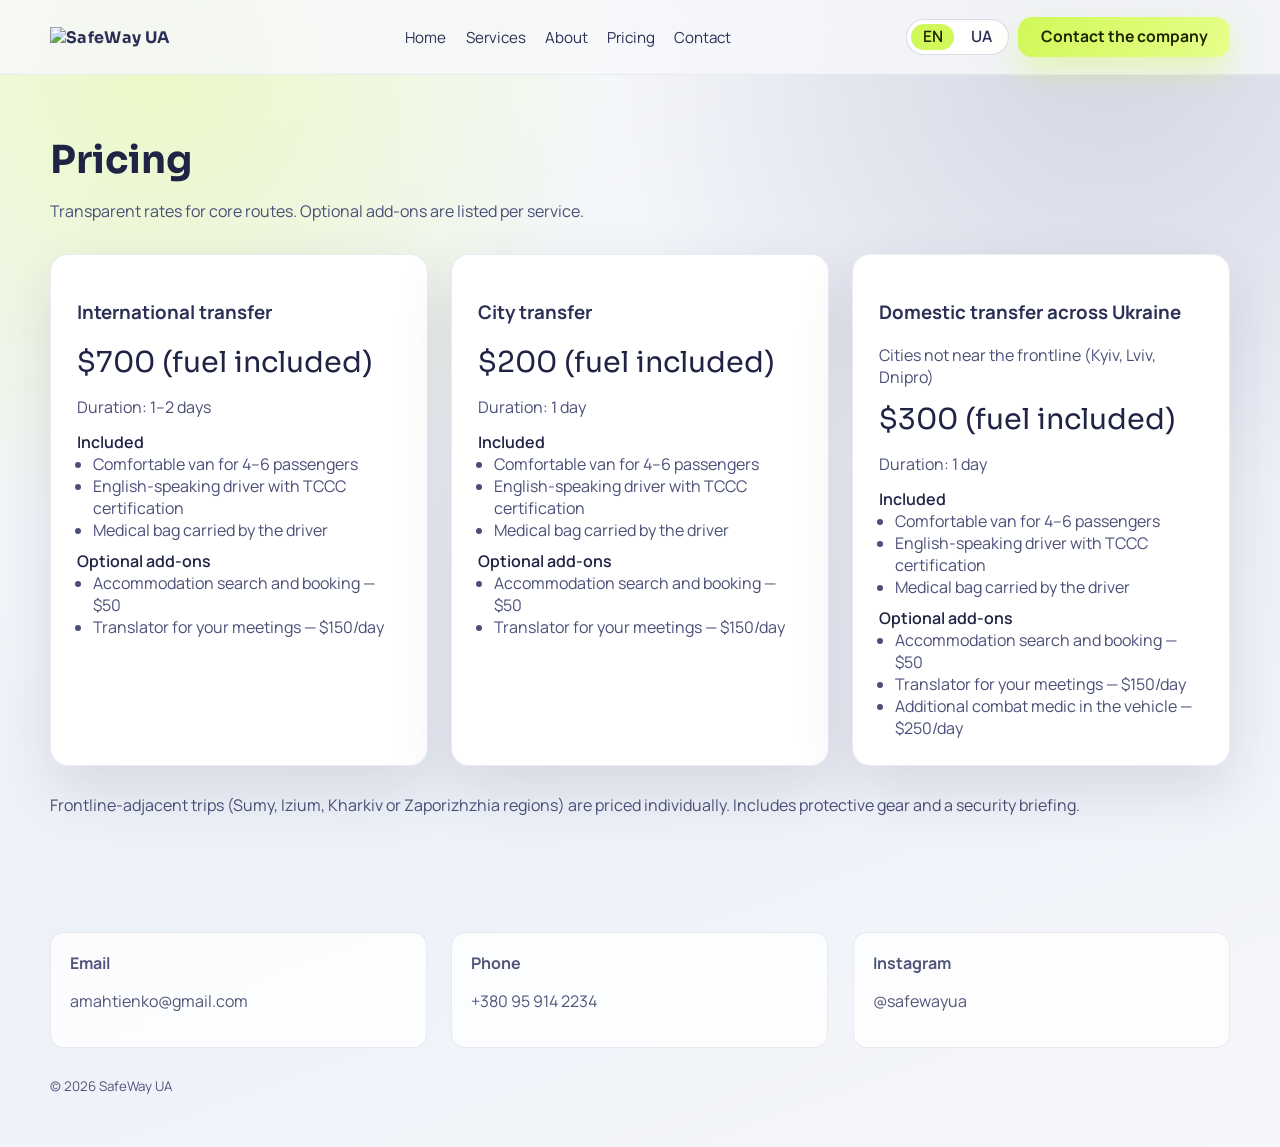
==== pricing.html @ d70117c4 "Add files via upload" ====
<!doctype html>
<html lang="en">
  <head>
    <meta charset="UTF-8" />
    <meta name="viewport" content="width=device-width, initial-scale=1.0" />
    <title>SafeWay UA Pricing</title>
    <link rel="preconnect" href="https://fonts.googleapis.com" />
    <link rel="preconnect" href="https://fonts.gstatic.com" crossorigin />
    <link
      href="https://fonts.googleapis.com/css2?family=Manrope:wght@400;500;600;700&family=Sora:wght@500;600;700&display=swap"
      rel="stylesheet"
    />
    <link rel="stylesheet" href="./styles.css" />
    <link rel="icon" type="image/png" href="./favicon.png" />
  </head>
  <body>
    <header>
      <div class="container nav">
        <a class="logo" href="./index.html">
          <img src="./assets/logo_2.png" alt="SafeWay UA" />
        </a>
        <nav class="nav-links">
          <a href="./index.html" data-i18n="nav_home">Home</a>
          <a href="./index.html#services" data-i18n="nav_services">Services</a>
          <a href="./index.html#about" data-i18n="nav_about">About</a>
          <a href="./pricing.html" data-i18n="nav_prices">Pricing</a>
          <a href="./index.html#contact" data-i18n="nav_contact">Contact</a>
        </nav>
        <div class="nav-actions">
          <div class="lang-toggle" aria-label="Language">
            <button class="active" data-lang="en">EN</button>
            <button data-lang="ua">UA</button>
          </div>
          <button class="btn btn-primary" data-open-modal data-i18n="hero_cta_primary">Contact the company</button>
        </div>
      </div>
    </header>

    <main>
      <section class="section">
        <div class="container">
          <h2 data-i18n="pricing_title">Pricing</h2>
          <p class="lead" data-i18n="pricing_lead">
            Transparent rates for core routes. Optional add‑ons are listed per service.
          </p>
          <div class="price-grid">
            <div class="price-card">
              <h3 data-i18n="price_card_1">International transfer</h3>
              <div class="price-tag" data-i18n="price1_price">$700 (fuel included)</div>
              <p class="price-duration" data-i18n="price1_duration">Duration: 1–2 days</p>
              <span class="price-label" data-i18n="price_included_label">Included</span>
              <ul>
                <li data-i18n="price1_li1">Comfortable van for 4–6 passengers</li>
                <li data-i18n="price1_li2">English‑speaking driver with TCCC certification</li>
                <li data-i18n="price1_li3">Medical bag carried by the driver</li>
              </ul>
              <span class="price-label" data-i18n="price_optional_label">Optional add‑ons</span>
              <ul>
                <li data-i18n="price1_opt1">Accommodation search and booking — $50</li>
                <li data-i18n="price1_opt2">Translator for your meetings — $150/day</li>
              </ul>
            </div>

            <div class="price-card">
              <h3 data-i18n="price_card_2">City transfer</h3>
              <div class="price-tag" data-i18n="price2_price">$200 (fuel included)</div>
              <p class="price-duration" data-i18n="price2_duration">Duration: 1 day</p>
              <span class="price-label" data-i18n="price_included_label">Included</span>
              <ul>
                <li data-i18n="price2_li1">Comfortable van for 4–6 passengers</li>
                <li data-i18n="price2_li2">English‑speaking driver with TCCC certification</li>
                <li data-i18n="price2_li3">Medical bag carried by the driver</li>
              </ul>
              <span class="price-label" data-i18n="price_optional_label">Optional add‑ons</span>
              <ul>
                <li data-i18n="price2_opt1">Accommodation search and booking — $50</li>
                <li data-i18n="price2_opt2">Translator for your meetings — $150/day</li>
              </ul>
            </div>

            <div class="price-card">
              <h3 data-i18n="price_card_3">Domestic transfer across Ukraine</h3>
              <p class="price-note" data-i18n="price3_subtitle">Cities not near the frontline (Kyiv, Lviv, Dnipro)</p>
              <div class="price-tag" data-i18n="price3_price">$300 (fuel included)</div>
              <p class="price-duration" data-i18n="price3_duration">Duration: 1 day</p>
              <span class="price-label" data-i18n="price_included_label">Included</span>
              <ul>
                <li data-i18n="price3_li1">Comfortable van for 4–6 passengers</li>
                <li data-i18n="price3_li2">English‑speaking driver with TCCC certification</li>
                <li data-i18n="price3_li3">Medical bag carried by the driver</li>
              </ul>
              <span class="price-label" data-i18n="price_optional_label">Optional add‑ons</span>
              <ul>
                <li data-i18n="price3_opt1">Accommodation search and booking — $50</li>
                <li data-i18n="price3_opt2">Translator for your meetings — $150/day</li>
                <li data-i18n="price3_opt3">Additional combat medic in the vehicle — $250/day</li>
              </ul>
            </div>
          </div>
          <p class="price-note" style="margin-top: 1.8rem;" data-i18n="pricing_note">
            Frontline‑adjacent trips (Sumy, Izium, Kharkiv or Zaporizhzhia regions) are priced individually. Includes
            protective gear and a security briefing.
          </p>
        </div>
      </section>
    </main>

    <footer>
      <div class="container footer-grid">
        <div class="footer-card">
          <strong data-i18n="footer_email_label">Email</strong>
          <p data-i18n="footer_email_text">amahtienko@gmail.com</p>
        </div>
        <div class="footer-card">
          <strong data-i18n="footer_phone_label">Phone</strong>
          <p data-i18n="footer_phone_text">+380 95 914 2234</p>
        </div>
        <div class="footer-card">
          <strong data-i18n="footer_follow_label">Instagram</strong>
          <p>
            <a href="https://www.instagram.com/safewayua" target="_blank" rel="noreferrer" data-i18n="footer_follow_text">
              @safewayua
            </a>
          </p>
        </div>
      </div>
      <div class="container" style="margin-top: 1.6rem;">
        <small>© <span data-year></span> SafeWay UA</small>
      </div>
    </footer>

    <div class="modal" aria-hidden="true">
      <div class="modal-card">
        <h3 data-i18n="modal_title">Choose a channel</h3>
        <p data-i18n="modal_text">Message SafeWay UA via Telegram or WhatsApp.</p>
        <div class="modal-actions">
          <a data-telegram href="https://t.me/USERNAME" target="_blank" rel="noreferrer" data-i18n="modal_telegram">
            Telegram
          </a>
          <a data-whatsapp href="https://wa.me/000000000000" target="_blank" rel="noreferrer" data-i18n="modal_whatsapp">
            WhatsApp
          </a>
        </div>
        <div style="margin-top: 1.2rem; text-align: right;">
          <button class="btn btn-outline" data-close-modal data-i18n="modal_close">Close</button>
        </div>
      </div>
    </div>

    <script src="./app.js"></script>
  </body>
</html>
---- styles.css ----
:root {
  --ink: #2c2f55;
  --ink-strong: #1f2344;
  --accent: #d0f858;
  --accent-strong: #b8e83a;
  --bg: #f7f8fb;
  --bg-2: #eef1f7;
  --line: rgba(64, 64, 120, 0.18);
  --card: #ffffff;
  --shadow: 0 24px 60px rgba(32, 36, 66, 0.12);
  --radius: 18px;
}

* {
  box-sizing: border-box;
}

html,
body {
  margin: 0;
  padding: 0;
  font-family: "Manrope", sans-serif;
  background:
    radial-gradient(circle at 12% 6%, rgba(208, 248, 88, 0.32), transparent 30%),
    radial-gradient(circle at 86% 2%, rgba(64, 64, 120, 0.18), transparent 32%),
    linear-gradient(160deg, #f9fafc 0%, #edf1f8 60%, #f6f7fb 100%);
  color: var(--ink);
}

a {
  color: inherit;
  text-decoration: none;
}

img {
  max-width: 100%;
  display: block;
}

body::before {
  content: "";
  position: fixed;
  inset: 0;
  background: 
    radial-gradient(circle at 10% 20%, rgba(208, 248, 88, 0.12), transparent 35%),
    radial-gradient(circle at 90% 15%, rgba(64, 64, 120, 0.12), transparent 30%),
    repeating-linear-gradient(120deg, rgba(64, 64, 120, 0.05) 0 1px, transparent 1px 60px);
  pointer-events: none;
  z-index: -1;
}

.container {
  width: min(1180px, calc(100% - 2.5rem));
  margin-inline: auto;
}

header {
  position: sticky;
  top: 0;
  z-index: 20;
  backdrop-filter: blur(14px);
  background: rgba(247, 248, 251, 0.8);
  border-bottom: 1px solid rgba(64, 64, 120, 0.08);
}

.nav {
  height: 74px;
  display: flex;
  align-items: center;
  justify-content: space-between;
  gap: 1rem;
}

.logo {
  display: flex;
  align-items: center;
  gap: 0;
  font-family: "Sora", sans-serif;
  font-weight: 700;
  letter-spacing: 0.02em;
}

.logo img {
  width: 180px;
  height: auto;
  object-fit: contain;
}

.nav-links {
  display: flex;
  align-items: center;
  gap: 1.2rem;
  font-size: 0.95rem;
}

.nav-actions {
  display: flex;
  align-items: center;
  gap: 0.6rem;
}

.lang-toggle {
  display: flex;
  gap: 0.4rem;
  border: 1px solid var(--line);
  padding: 0.25rem;
  border-radius: 999px;
  background: #fff;
}

.lang-toggle button {
  border: 0;
  padding: 0.35rem 0.7rem;
  border-radius: 999px;
  background: transparent;
  font-weight: 600;
  color: var(--ink);
  cursor: pointer;
}

.lang-toggle button.active {
  background: var(--accent);
  color: #1e2400;
}

button,
.btn {
  border: 0;
  cursor: pointer;
  border-radius: 14px;
  padding: 0.78rem 1.4rem;
  font-family: inherit;
  font-weight: 700;
  font-size: 0.98rem;
  line-height: 1;
  transition: transform 0.15s ease, box-shadow 0.2s ease, background 0.2s ease, border-color 0.2s ease;
}

.btn-primary {
  color: #202600;
  background: linear-gradient(120deg, #d0f858 0%, #e6ff8a 100%);
  box-shadow: 0 14px 30px rgba(208, 248, 88, 0.4);
}

.btn-primary:hover {
  transform: translateY(-1px);
  box-shadow: 0 18px 36px rgba(208, 248, 88, 0.5);
}

.btn-outline {
  color: var(--ink-strong);
  border: 1px solid rgba(64, 64, 120, 0.18);
  background: rgba(255, 255, 255, 0.9);
  box-shadow: 0 10px 24px rgba(32, 36, 66, 0.08);
}

.btn-outline:hover {
  transform: translateY(-1px);
  border-color: rgba(64, 64, 120, 0.32);
}

.hero {
  padding: 4.8rem 0 3.8rem;
}

.hero-grid {
  display: grid;
  grid-template-columns: repeat(2, minmax(0, 1fr));
  gap: 2.8rem;
  align-items: center;
}

.hero h1 {
  font-family: "Sora", sans-serif;
  font-size: clamp(2.3rem, 4vw, 3.9rem);
  line-height: 1.05;
  margin: 0 0 1rem;
  color: var(--ink-strong);
}

.hero p {
  font-size: 1.1rem;
  color: #4a4f78;
  margin: 0 0 1.6rem;
}

.hero-card {
  background: var(--card);
  border-radius: var(--radius);
  padding: 1.6rem;
  box-shadow: var(--shadow);
  border: 1px solid rgba(64, 64, 120, 0.1);
}

.hero-card img {
  margin-bottom: 1.8rem;
}

.hero-card h3 {
  margin: 0 0 0.6rem;
  font-family: "Sora", sans-serif;
}

.hero-actions {
  display: flex;
  gap: 0.9rem;
  flex-wrap: wrap;
  align-items: center;
}

.hero-meta {
  margin-top: 2rem;
  display: grid;
  grid-template-columns: repeat(3, minmax(0, 1fr));
  gap: 1rem;
}

.hero-meta .meta {
  background: rgba(255, 255, 255, 0.72);
  border: 1px solid rgba(64, 64, 120, 0.12);
  border-radius: 16px;
  padding: 1rem;
  box-shadow: 0 14px 30px rgba(64, 64, 120, 0.08);
}

.section {
  padding: 3.8rem 0;
}

.section h2 {
  font-family: "Sora", sans-serif;
  font-size: clamp(1.8rem, 3vw, 2.6rem);
  margin: 0 0 1rem;
  color: var(--ink-strong);
}

.section p.lead {
  max-width: 720px;
  color: #4a4f78;
}

.cards {
  display: grid;
  grid-template-columns: repeat(3, minmax(0, 1fr));
  gap: 1.4rem;
  margin-top: 2rem;
}

.card {
  background: var(--card);
  border-radius: var(--radius);
  padding: 1.6rem;
  border: 1px solid rgba(64, 64, 120, 0.1);
  box-shadow: var(--shadow);
  transition: transform 0.2s ease, box-shadow 0.2s ease, border-color 0.2s ease;
}

.card:hover {
  transform: translateY(-4px);
  box-shadow: 0 28px 70px rgba(32, 36, 66, 0.16);
  border-color: rgba(64, 64, 120, 0.2);
}

.card h3 {
  font-family: "Sora", sans-serif;
  margin: 0 0 0.5rem;
}

.card p {
  color: #4a4f78;
  margin: 0;
}

.split {
  display: grid;
  grid-template-columns: repeat(2, minmax(0, 1fr));
  gap: 2.4rem;
  align-items: center;
}

.list {
  display: grid;
  gap: 0.75rem;
}

.list-item {
  display: flex;
  align-items: flex-start;
  gap: 0.6rem;
  padding: 0.7rem 0.9rem;
  background: rgba(255, 255, 255, 0.7);
  border-radius: 14px;
  border: 1px solid rgba(64, 64, 120, 0.12);
}

.badge {
  font-size: 0.78rem;
  text-transform: uppercase;
  letter-spacing: 0.12em;
  background: rgba(64, 64, 120, 0.1);
  padding: 0.4rem 0.7rem;
  border-radius: 999px;
  display: inline-flex;
  align-items: center;
  gap: 0.35rem;
}

.banner {
  background: var(--card);
  border-radius: calc(var(--radius) + 6px);
  padding: 2rem;
  border: 1px solid rgba(64, 64, 120, 0.12);
  box-shadow: var(--shadow);
  display: grid;
  grid-template-columns: repeat(2, minmax(0, 1fr));
  gap: 1.6rem;
}

.banner h3 {
  margin: 0 0 0.4rem;
  font-family: "Sora", sans-serif;
}

.rich p {
  margin: 0 0 0.9rem;
  color: #4a4f78;
  line-height: 1.6;
}

p.rich {
  margin: 0 0 1.4rem;
  color: #4a4f78;
  line-height: 1.6;
}

.rich strong {
  color: var(--ink-strong);
}

.rich-list {
  margin: 0.6rem 0 1rem;
  padding-left: 1.1rem;
  color: #4a4f78;
  display: grid;
  gap: 0.6rem;
  line-height: 1.5;
}

.rich-note {
  margin-top: 1.6rem;
  padding: 1rem 1.1rem;
  border-radius: 14px;
  border: 1px solid rgba(64, 64, 120, 0.14);
  background: rgba(255, 255, 255, 0.78);
  color: #4a4f78;
}

footer {
  padding: 2.6rem 0 3.2rem;
  color: #51557a;
}

.footer-grid {
  display: grid;
  grid-template-columns: repeat(3, minmax(0, 1fr));
  gap: 1.5rem;
}

.footer-card {
  padding: 1.2rem;
  border-radius: 14px;
  border: 1px solid rgba(64, 64, 120, 0.1);
  background: rgba(255, 255, 255, 0.8);
}

.modal {
  position: fixed;
  inset: 0;
  background: rgba(16, 18, 36, 0.42);
  display: none;
  align-items: center;
  justify-content: center;
  padding: 1.5rem;
  z-index: 40;
}

.modal.active {
  display: flex;
}

.modal-card {
  background: #fff;
  border-radius: 20px;
  padding: 1.6rem;
  max-width: 420px;
  width: 100%;
  box-shadow: var(--shadow);
}

.modal-card h3 {
  margin-top: 0;
  font-family: "Sora", sans-serif;
}

.modal-actions {
  display: grid;
  gap: 0.8rem;
  margin-top: 1.1rem;
}

.modal-actions a {
  padding: 0.9rem 1rem;
  border-radius: 12px;
  border: 1px solid rgba(64, 64, 120, 0.18);
  background: #f9fafc;
  font-weight: 600;
  display: flex;
  align-items: center;
  justify-content: space-between;
}

.price-grid {
  display: grid;
  grid-template-columns: repeat(3, minmax(0, 1fr));
  gap: 1.4rem;
  margin-top: 2rem;
}

.price-card {
  background: var(--card);
  border-radius: var(--radius);
  padding: 1.6rem;
  border: 1px solid rgba(64, 64, 120, 0.1);
  box-shadow: var(--shadow);
  position: relative;
  overflow: hidden;
  transition: transform 0.2s ease, box-shadow 0.2s ease, border-color 0.2s ease;
}

.price-card:hover {
  transform: translateY(-4px);
  box-shadow: 0 28px 70px rgba(32, 36, 66, 0.16);
  border-color: rgba(64, 64, 120, 0.2);
}

.price-card .price-tag {
  font-size: 1.8rem;
  font-family: "Sora", sans-serif;
  margin: 0.6rem 0 1rem;
  color: var(--ink-strong);
}

.price-duration {
  margin: 0 0 0.8rem;
  color: #4a4f78;
}

.price-label {
  display: block;
  margin-top: 0.6rem;
  font-weight: 600;
  color: var(--ink-strong);
}

.price-note {
  margin: 0.4rem 0 0.8rem;
  color: #4a4f78;
}

.price-card ul {
  margin: 0;
  padding-left: 1rem;
  color: #4a4f78;
}


.reveal {
  opacity: 0;
  transform: translateY(18px) scale(0.98);
  transition: opacity 0.6s ease, transform 0.6s ease;
  will-change: opacity, transform;
}

.reveal.is-visible {
  opacity: 1;
  transform: translateY(0) scale(1);
}

@media (prefers-reduced-motion: reduce) {
  .reveal {
    opacity: 1;
    transform: none;
    transition: none;
  }
}

@media (max-width: 980px) {
  .hero-grid,
  .split,
  .banner,
  .footer-grid {
    grid-template-columns: 1fr;
  }

  .cards,
  .price-grid {
    grid-template-columns: repeat(2, minmax(0, 1fr));
  }

  .hero-meta {
    grid-template-columns: 1fr;
  }

  .nav-links {
    display: none;
  }
}

@media (max-width: 680px) {
  .cards,
  .price-grid {
    grid-template-columns: 1fr;
  }

  .nav {
    flex-wrap: wrap;
    height: auto;
    padding: 0.8rem 0 1.2rem;
  }
}

.hero-title-animate {
  opacity: 0;
  transform: translateY(12px);
  animation: heroTitleIn 0.7s ease forwards;
}

@keyframes heroTitleIn {
  to {
    opacity: 1;
    transform: translateY(0);
  }
}
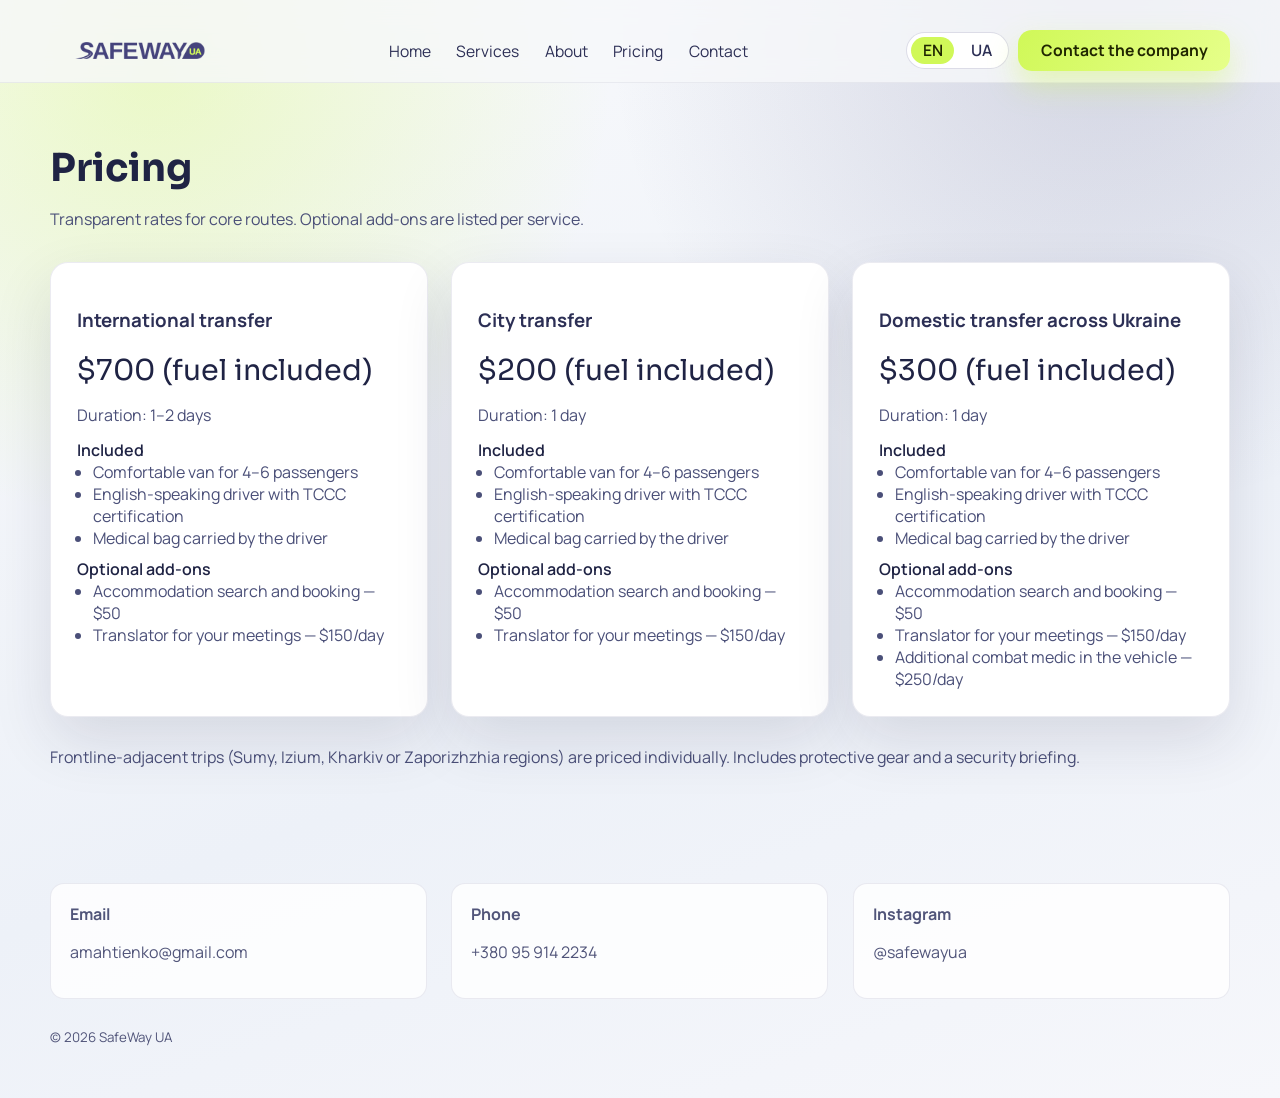
==== commit 62d2295c: "Update pricing.html" ====
--- a/pricing.html
+++ b/pricing.html
@@ -79,8 +79,7 @@
             </div>
 
             <div class="price-card">
-              <h3 data-i18n="price_card_3">Domestic transfer across Ukraine</h3>
-              <p class="price-note" data-i18n="price3_subtitle">Cities not near the frontline (Kyiv, Lviv, Dnipro)</p>
+              <h3 data-i18n="price_card_3">Domestic transfer across Ukraine</h3> 
               <div class="price-tag" data-i18n="price3_price">$300 (fuel included)</div>
               <p class="price-duration" data-i18n="price3_duration">Duration: 1 day</p>
               <span class="price-label" data-i18n="price_included_label">Included</span>
--- a/styles.css
+++ b/styles.css
@@ -63,17 +63,20 @@
   border-bottom: 1px solid rgba(64, 64, 120, 0.08);
 }
 
+
 .nav {
-  height: 74px;
-  display: flex;
+  height: 82px;
+  display: grid;
+  grid-template-columns: auto 1fr auto;
   align-items: center;
-  justify-content: space-between;
   gap: 1rem;
 }
 
+
+
 .logo {
   display: flex;
-  align-items: center;
+  align-items: start;
   gap: 0;
   font-family: "Sora", sans-serif;
   font-weight: 700;
@@ -89,15 +92,25 @@
 .nav-links {
   display: flex;
   align-items: center;
-  gap: 1.2rem;
-  font-size: 0.95rem;
-}
+  justify-content: center;
+  justify-self: center;
+  gap: 1.6rem;
+  font-size: 0.98rem;
+}
+
+
+
+
 
 .nav-actions {
   display: flex;
   align-items: center;
   gap: 0.6rem;
-}
+  justify-self: end;
+  height: 100%;
+}
+
+
 
 .lang-toggle {
   display: flex;
@@ -167,7 +180,7 @@
   display: grid;
   grid-template-columns: repeat(2, minmax(0, 1fr));
   gap: 2.8rem;
-  align-items: center;
+  align-items: start;
 }
 
 .hero h1 {
@@ -183,6 +196,7 @@
   color: #4a4f78;
   margin: 0 0 1.6rem;
 }
+
 
 .hero-card {
   background: var(--card);
@@ -190,11 +204,19 @@
   padding: 1.6rem;
   box-shadow: var(--shadow);
   border: 1px solid rgba(64, 64, 120, 0.1);
+  display: flex;
+  flex-direction: column;
+  align-items: flex-start;
+  text-align: left;
 }
 
 .hero-card img {
-  margin-bottom: 1.8rem;
-}
+  width: 100%;
+  height: auto;
+  border-radius: 16px;
+  margin-bottom: 1.2rem;
+}
+
 
 .hero-card h3 {
   margin: 0 0 0.6rem;
@@ -205,7 +227,8 @@
   display: flex;
   gap: 0.9rem;
   flex-wrap: wrap;
-  align-items: center;
+  align-items: start;
+  margin-bottom: 2.2rem;
 }
 
 .hero-meta {
@@ -275,7 +298,7 @@
   display: grid;
   grid-template-columns: repeat(2, minmax(0, 1fr));
   gap: 2.4rem;
-  align-items: center;
+  align-items: start; 
 }
 
 .list {
@@ -301,7 +324,7 @@
   padding: 0.4rem 0.7rem;
   border-radius: 999px;
   display: inline-flex;
-  align-items: center;
+  align-items: start;
   gap: 0.35rem;
 }
 
@@ -378,7 +401,7 @@
   inset: 0;
   background: rgba(16, 18, 36, 0.42);
   display: none;
-  align-items: center;
+  align-items: start;
   justify-content: center;
   padding: 1.5rem;
   z-index: 40;
@@ -415,7 +438,7 @@
   background: #f9fafc;
   font-weight: 600;
   display: flex;
-  align-items: center;
+  align-items: start;
   justify-content: space-between;
 }
 
@@ -512,8 +535,17 @@
   }
 
   .nav-links {
-    display: none;
-  }
+  display: flex;
+  align-items: center;
+  justify-content: center;
+  justify-self: center;
+  gap: 1.6rem;
+  font-size: 0.98rem;
+}
+
+
+
+
 }
 
 @media (max-width: 680px) {
@@ -523,10 +555,14 @@
   }
 
   .nav {
-    flex-wrap: wrap;
-    height: auto;
-    padding: 0.8rem 0 1.2rem;
-  }
+  height: 82px;
+  display: grid;
+  grid-template-columns: auto 1fr auto;
+  align-items: center;
+  gap: 1rem;
+}
+
+
 }
 
 .hero-title-animate {
@@ -542,3 +578,34 @@
   }
 }
 
+
+
+@media (max-width: 720px) {
+  header {
+  position: sticky;
+  top: 0;
+  z-index: 20;
+  backdrop-filter: blur(14px);
+  background: rgba(247, 248, 251, 0.8);
+  border-bottom: 1px solid rgba(64, 64, 120, 0.08);
+}
+
+}
+#mission h2 {
+  margin-top: -1.0rem;
+}
+
+#mission.section {
+  padding-top: 2.6rem;
+}
+
+
+#about .list-item[data-i18n="mission_close"] {
+  margin-top: 0.2rem;
+}
+
+.hero-visual {
+  display: flex;
+  justify-content: flex-end;
+  align-items: flex-start;
+}
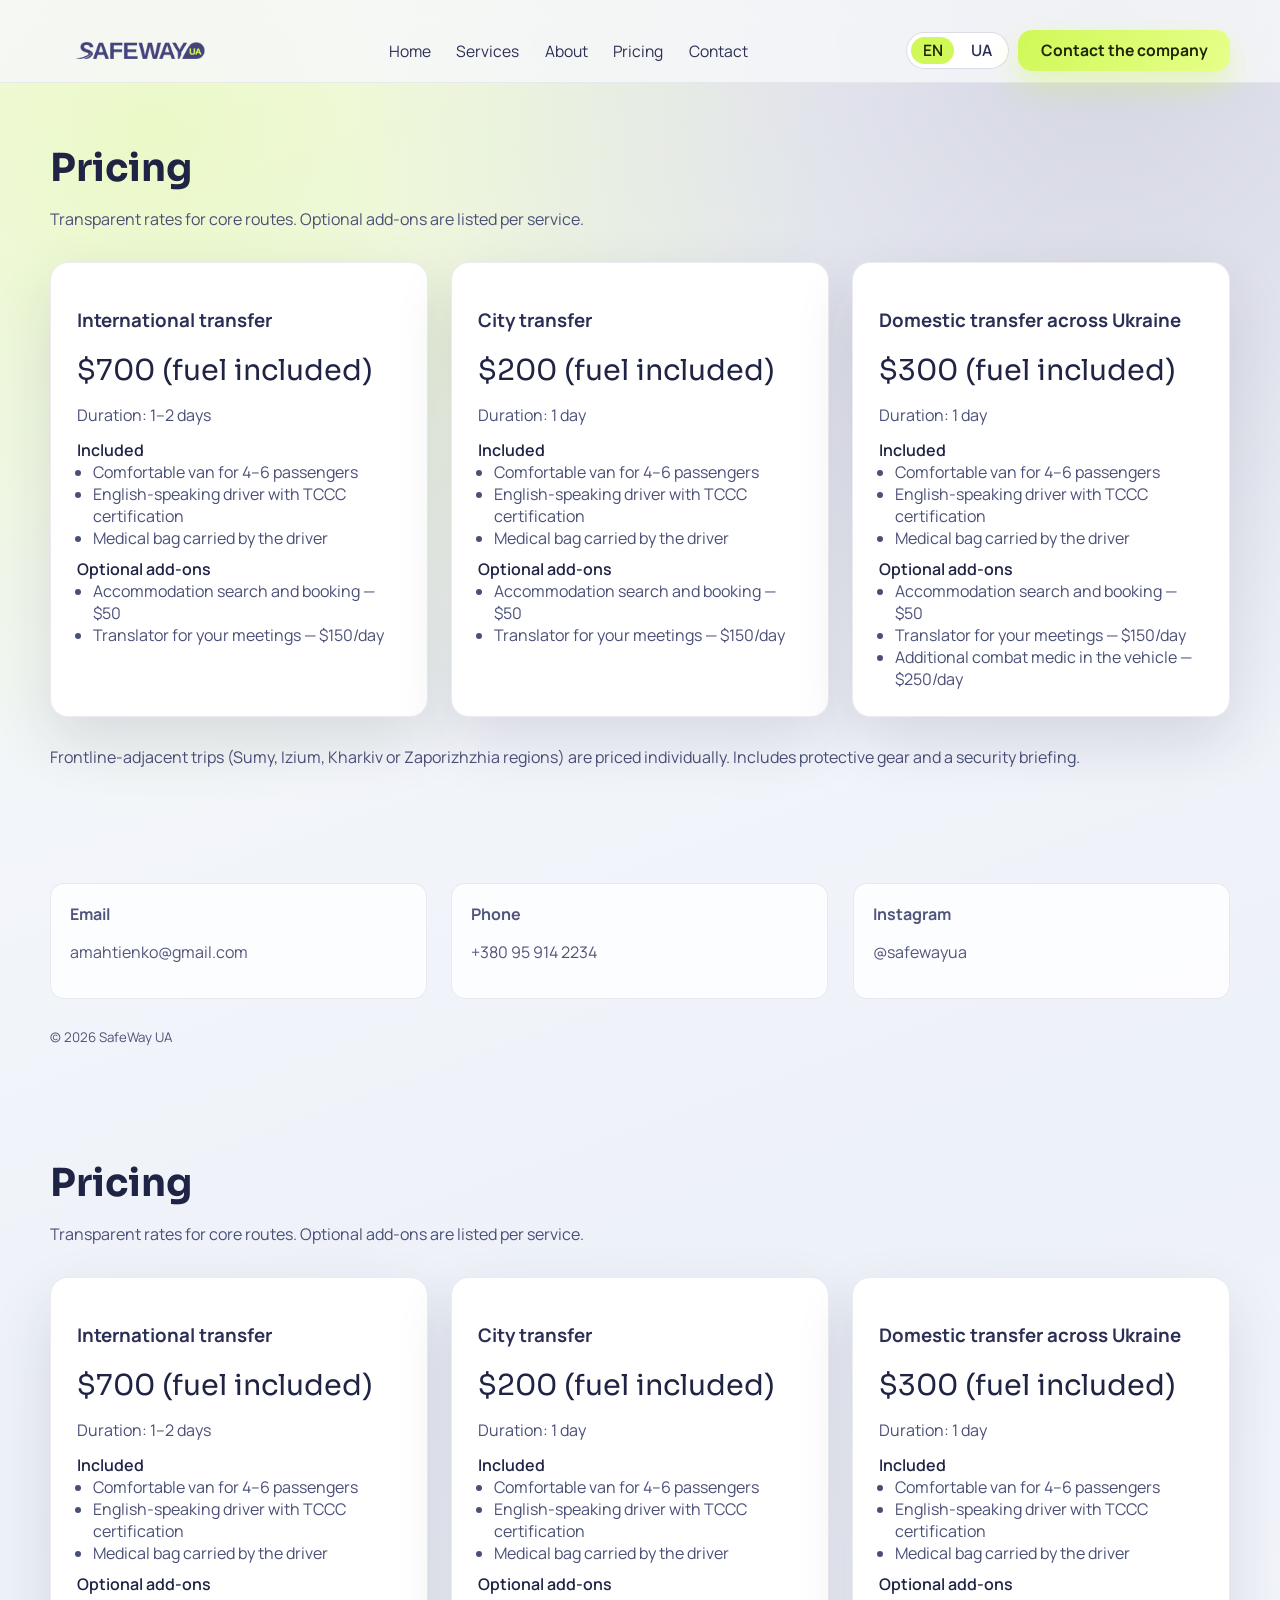
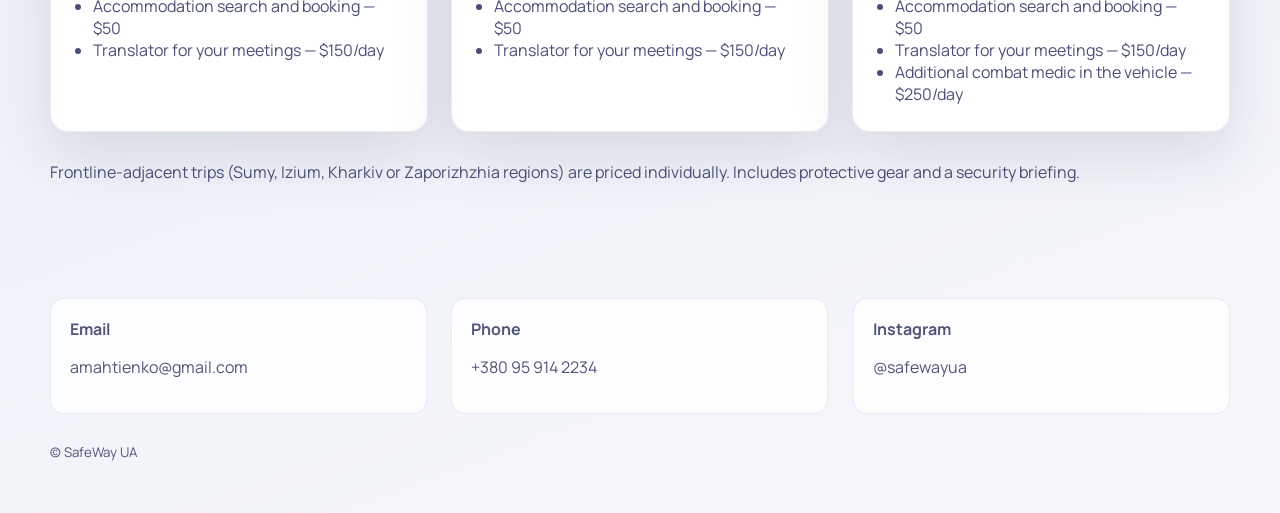
==== commit c8d0aa94: "Update pricing.html" ====
--- a/pricing.html
+++ b/pricing.html
@@ -97,8 +97,10 @@
             </div>
           </div>
           <p class="price-note" style="margin-top: 1.8rem;" data-i18n="pricing_note">
-            Frontline‑adjacent trips (Sumy, Izium, Kharkiv or Zaporizhzhia regions) are priced individually. Includes
-            protective gear and a security briefing.
+            ❗️Trip to frontline-adjacent cities (Sumy, Izium, Kharkiv region, Zaporizhzhia region)
+            The price is negotiable depending on the task.
+            (Includes individual first-aid kits, helmets and body armor for each passenger, a Faraday bag in the vehicle, and a brief security report on the region you plan to visit.)
+
           </p>
         </div>
       </section>
@@ -148,4 +150,118 @@
 
     <script src="./app.js"></script>
   </body>
+</html>    </header>
+
+    <main>
+      <section class="section">
+        <div class="container">
+          <h2 data-i18n="pricing_title">Pricing</h2>
+          <p class="lead" data-i18n="pricing_lead">
+            Transparent rates for core routes. Optional add‑ons are listed per service.
+          </p>
+          <div class="price-grid">
+            <div class="price-card">
+              <h3 data-i18n="price_card_1">International transfer</h3>
+              <div class="price-tag" data-i18n="price1_price">$700 (fuel included)</div>
+              <p class="price-duration" data-i18n="price1_duration">Duration: 1–2 days</p>
+              <span class="price-label" data-i18n="price_included_label">Included</span>
+              <ul>
+                <li data-i18n="price1_li1">Comfortable van for 4–6 passengers</li>
+                <li data-i18n="price1_li2">English‑speaking driver with TCCC certification</li>
+                <li data-i18n="price1_li3">Medical bag carried by the driver</li>
+              </ul>
+              <span class="price-label" data-i18n="price_optional_label">Optional add‑ons</span>
+              <ul>
+                <li data-i18n="price1_opt1">Accommodation search and booking — $50</li>
+                <li data-i18n="price1_opt2">Translator for your meetings — $150/day</li>
+              </ul>
+            </div>
+
+            <div class="price-card">
+              <h3 data-i18n="price_card_2">City transfer</h3>
+              <div class="price-tag" data-i18n="price2_price">$200 (fuel included)</div>
+              <p class="price-duration" data-i18n="price2_duration">Duration: 1 day</p>
+              <span class="price-label" data-i18n="price_included_label">Included</span>
+              <ul>
+                <li data-i18n="price2_li1">Comfortable van for 4–6 passengers</li>
+                <li data-i18n="price2_li2">English‑speaking driver with TCCC certification</li>
+                <li data-i18n="price2_li3">Medical bag carried by the driver</li>
+              </ul>
+              <span class="price-label" data-i18n="price_optional_label">Optional add‑ons</span>
+              <ul>
+                <li data-i18n="price2_opt1">Accommodation search and booking — $50</li>
+                <li data-i18n="price2_opt2">Translator for your meetings — $150/day</li>
+              </ul>
+            </div>
+
+            <div class="price-card">
+              <h3 data-i18n="price_card_3">Domestic transfer across Ukraine</h3> 
+              <div class="price-tag" data-i18n="price3_price">$300 (fuel included)</div>
+              <p class="price-duration" data-i18n="price3_duration">Duration: 1 day</p>
+              <span class="price-label" data-i18n="price_included_label">Included</span>
+              <ul>
+                <li data-i18n="price3_li1">Comfortable van for 4–6 passengers</li>
+                <li data-i18n="price3_li2">English‑speaking driver with TCCC certification</li>
+                <li data-i18n="price3_li3">Medical bag carried by the driver</li>
+              </ul>
+              <span class="price-label" data-i18n="price_optional_label">Optional add‑ons</span>
+              <ul>
+                <li data-i18n="price3_opt1">Accommodation search and booking — $50</li>
+                <li data-i18n="price3_opt2">Translator for your meetings — $150/day</li>
+                <li data-i18n="price3_opt3">Additional combat medic in the vehicle — $250/day</li>
+              </ul>
+            </div>
+          </div>
+          <p class="price-note" style="margin-top: 1.8rem;" data-i18n="pricing_note">
+            Frontline‑adjacent trips (Sumy, Izium, Kharkiv or Zaporizhzhia regions) are priced individually. Includes
+            protective gear and a security briefing.
+          </p>
+        </div>
+      </section>
+    </main>
+
+    <footer>
+      <div class="container footer-grid">
+        <div class="footer-card">
+          <strong data-i18n="footer_email_label">Email</strong>
+          <p data-i18n="footer_email_text">amahtienko@gmail.com</p>
+        </div>
+        <div class="footer-card">
+          <strong data-i18n="footer_phone_label">Phone</strong>
+          <p data-i18n="footer_phone_text">+380 95 914 2234</p>
+        </div>
+        <div class="footer-card">
+          <strong data-i18n="footer_follow_label">Instagram</strong>
+          <p>
+            <a href="https://www.instagram.com/safewayua" target="_blank" rel="noreferrer" data-i18n="footer_follow_text">
+              @safewayua
+            </a>
+          </p>
+        </div>
+      </div>
+      <div class="container" style="margin-top: 1.6rem;">
+        <small>© <span data-year></span> SafeWay UA</small>
+      </div>
+    </footer>
+
+    <div class="modal" aria-hidden="true">
+      <div class="modal-card">
+        <h3 data-i18n="modal_title">Choose a channel</h3>
+        <p data-i18n="modal_text">Message SafeWay UA via Telegram or WhatsApp.</p>
+        <div class="modal-actions">
+          <a data-telegram href="https://t.me/USERNAME" target="_blank" rel="noreferrer" data-i18n="modal_telegram">
+            Telegram
+          </a>
+          <a data-whatsapp href="https://wa.me/000000000000" target="_blank" rel="noreferrer" data-i18n="modal_whatsapp">
+            WhatsApp
+          </a>
+        </div>
+        <div style="margin-top: 1.2rem; text-align: right;">
+          <button class="btn btn-outline" data-close-modal data-i18n="modal_close">Close</button>
+        </div>
+      </div>
+    </div>
+
+    <script src="./app.js"></script>
+  </body>
 </html>
--- a/styles.css
+++ b/styles.css
@@ -76,7 +76,7 @@
 
 .logo {
   display: flex;
-  align-items: start;
+  align-items: center;
   gap: 0;
   font-family: "Sora", sans-serif;
   font-weight: 700;
@@ -84,7 +84,7 @@
 }
 
 .logo img {
-  width: 180px;
+  width: 160px;
   height: auto;
   object-fit: contain;
 }
@@ -96,8 +96,13 @@
   justify-self: center;
   gap: 1.6rem;
   font-size: 0.98rem;
-}
-
+  height: 100%;
+}
+.nav-links a {
+  display: flex;
+  align-items: center;
+  height: 100%;
+}
 
 
 
@@ -105,6 +110,7 @@
 .nav-actions {
   display: flex;
   align-items: center;
+  justify-content: center;
   gap: 0.6rem;
   justify-self: end;
   height: 100%;
@@ -180,6 +186,582 @@
   display: grid;
   grid-template-columns: repeat(2, minmax(0, 1fr));
   gap: 2.8rem;
+  align-items: center;
+}
+
+.hero h1 {
+  font-family: "Sora", sans-serif;
+  font-size: clamp(2.3rem, 4vw, 3.9rem);
+  line-height: 1.05;
+  margin: 0 0 1rem;
+  color: var(--ink-strong);
+}
+
+.hero p {
+  font-size: 1.1rem;
+  color: #4a4f78;
+  margin: 0 0 1.6rem;
+}
+
+
+.hero-card {
+  background: var(--card);
+  border-radius: var(--radius);
+  padding: 1.6rem;
+  box-shadow: var(--shadow);
+  border: 1px solid rgba(64, 64, 120, 0.1);
+  display: flex;
+  flex-direction: column;
+  align-items: flex-start;
+  text-align: left;
+}
+
+.hero-card img {
+  width: 100%;
+  height: auto;
+  border-radius: 16px;
+  margin-bottom: 1.2rem;
+}
+
+
+.hero-card h3 {
+  margin: 0 0 0.6rem;
+  font-family: "Sora", sans-serif;
+}
+
+.hero-actions {
+  display: flex;
+  gap: 0.9rem;
+  flex-wrap: wrap;
+  align-items: center;
+  margin-bottom: 2.2rem;
+}
+
+.hero-meta {
+  margin-top: 2rem;
+  display: grid;
+  grid-template-columns: repeat(3, minmax(0, 1fr));
+  gap: 1rem;
+}
+
+.hero-meta .meta {
+  background: rgba(255, 255, 255, 0.72);
+  border: 1px solid rgba(64, 64, 120, 0.12);
+  border-radius: 16px;
+  padding: 1rem;
+  box-shadow: 0 14px 30px rgba(64, 64, 120, 0.08);
+}
+
+.section {
+  padding: 3.8rem 0;
+}
+
+.section h2 {
+  font-family: "Sora", sans-serif;
+  font-size: clamp(1.8rem, 3vw, 2.6rem);
+  margin: 0 0 1rem;
+  color: var(--ink-strong);
+}
+
+.section p.lead {
+  max-width: 720px;
+  color: #4a4f78;
+}
+
+
+.stack {
+  display: grid;
+  gap: 1.4rem;
+}
+
+.services-split {
+  margin-top: 2rem;
+}
+
+.cards {
+  display: grid;
+  grid-template-columns: repeat(3, minmax(0, 1fr));
+  gap: 1.4rem;
+  margin-top: 2rem;
+}
+
+.card {
+  background: var(--card);
+  border-radius: var(--radius);
+  padding: 1.6rem;
+  border: 1px solid rgba(64, 64, 120, 0.1);
+  box-shadow: var(--shadow);
+  transition: transform 0.2s ease, box-shadow 0.2s ease, border-color 0.2s ease;
+}
+
+.card:hover {
+  transform: translateY(-4px);
+  box-shadow: 0 28px 70px rgba(32, 36, 66, 0.16);
+  border-color: rgba(64, 64, 120, 0.2);
+}
+
+.card h3 {
+  font-family: "Sora", sans-serif;
+  margin: 0 0 0.5rem;
+}
+
+.card p {
+  color: #4a4f78;
+  margin: 0;
+}
+
+.split {
+  display: grid;
+  grid-template-columns: repeat(2, minmax(0, 1fr));
+  gap: 2.4rem;
+  align-items: center; 
+}
+
+.list {
+  display: grid;
+  gap: 0.75rem;
+}
+
+.list-item {
+  display: flex;
+  align-items: flex-start;
+  gap: 0.6rem;
+  padding: 0.7rem 0.9rem;
+  background: rgba(255, 255, 255, 0.7);
+  border-radius: 14px;
+  border: 1px solid rgba(64, 64, 120, 0.12);
+}
+
+.badge {
+  font-size: 0.78rem;
+  text-transform: uppercase;
+  letter-spacing: 0.12em;
+  background: rgba(64, 64, 120, 0.1);
+  padding: 0.4rem 0.7rem;
+  border-radius: 999px;
+  display: inline-flex;
+  align-items: center;
+  gap: 0.35rem;
+}
+
+.banner {
+  background: var(--card);
+  border-radius: calc(var(--radius) + 6px);
+  padding: 2rem;
+  border: 1px solid rgba(64, 64, 120, 0.12);
+  box-shadow: var(--shadow);
+  display: grid;
+  grid-template-columns: repeat(2, minmax(0, 1fr));
+  gap: 1.6rem;
+}
+
+.banner h3 {
+  margin: 0 0 0.4rem;
+  font-family: "Sora", sans-serif;
+}
+
+.rich p {
+  margin: 0 0 0.9rem;
+  color: #4a4f78;
+  line-height: 1.6;
+}
+
+p.rich {
+  margin: 0 0 1.4rem;
+  color: #4a4f78;
+  line-height: 1.6;
+}
+
+.rich strong {
+  color: var(--ink-strong);
+}
+
+.rich-list {
+  margin: 0.6rem 0 1rem;
+  padding-left: 1.1rem;
+  color: #4a4f78;
+  display: grid;
+  gap: 0.6rem;
+  line-height: 1.5;
+}
+
+.rich-note {
+  margin-top: 1.6rem;
+  padding: 1rem 1.1rem;
+  border-radius: 14px;
+  border: 1px solid rgba(64, 64, 120, 0.14);
+  background: rgba(255, 255, 255, 0.78);
+  color: #4a4f78;
+}
+
+footer {
+  padding: 2.6rem 0 3.2rem;
+  color: #51557a;
+}
+
+.footer-grid {
+  display: grid;
+  grid-template-columns: repeat(3, minmax(0, 1fr));
+  gap: 1.5rem;
+}
+
+.footer-card {
+  padding: 1.2rem;
+  border-radius: 14px;
+  border: 1px solid rgba(64, 64, 120, 0.1);
+  background: rgba(255, 255, 255, 0.8);
+}
+
+.modal {
+  position: fixed;
+  inset: 0;
+  background: rgba(16, 18, 36, 0.42);
+  display: none;
+  align-items: center;
+  justify-content: center;
+  padding: 1.5rem;
+  z-index: 40;
+}
+
+.modal.active {
+  display: flex;
+}
+
+.modal-card {
+  background: #fff;
+  border-radius: 20px;
+  padding: 1.6rem;
+  max-width: 420px;
+  width: 100%;
+  box-shadow: var(--shadow);
+}
+
+.modal-card h3 {
+  margin-top: 0;
+  font-family: "Sora", sans-serif;
+}
+
+.modal-actions {
+  display: grid;
+  gap: 0.8rem;
+  margin-top: 1.1rem;
+}
+
+.modal-actions a {
+  padding: 0.9rem 1rem;
+  border-radius: 12px;
+  border: 1px solid rgba(64, 64, 120, 0.18);
+  background: #f9fafc;
+  font-weight: 600;
+  display: flex;
+  align-items: center;
+  justify-content: space-between;
+}
+
+.price-grid {
+  display: grid;
+  grid-template-columns: repeat(3, minmax(0, 1fr));
+  gap: 1.4rem;
+  margin-top: 2rem;
+}
+
+.price-card {
+  background: var(--card);
+  border-radius: var(--radius);
+  padding: 1.6rem;
+  border: 1px solid rgba(64, 64, 120, 0.1);
+  box-shadow: var(--shadow);
+  position: relative;
+  overflow: hidden;
+  transition: transform 0.2s ease, box-shadow 0.2s ease, border-color 0.2s ease;
+}
+
+.price-card:hover {
+  transform: translateY(-4px);
+  box-shadow: 0 28px 70px rgba(32, 36, 66, 0.16);
+  border-color: rgba(64, 64, 120, 0.2);
+}
+
+.price-card .price-tag {
+  font-size: 1.8rem;
+  font-family: "Sora", sans-serif;
+  margin: 0.6rem 0 1rem;
+  color: var(--ink-strong);
+}
+
+.price-duration {
+  margin: 0 0 0.8rem;
+  color: #4a4f78;
+}
+
+.price-label {
+  display: block;
+  margin-top: 0.6rem;
+  font-weight: 600;
+  color: var(--ink-strong);
+}
+
+.price-note {
+  margin: 0.4rem 0 0.8rem;
+  color: #4a4f78;
+}
+
+.price-card ul {
+  margin: 0;
+  padding-left: 1rem;
+  color: #4a4f78;
+}
+
+
+.reveal {
+  opacity: 0;
+  transform: translateY(18px) scale(0.98);
+  transition: opacity 0.6s ease, transform 0.6s ease;
+  will-change: opacity, transform;
+}
+
+.reveal.is-visible {
+  opacity: 1;
+  transform: translateY(0) scale(1);
+}
+
+@media (prefers-reduced-motion: reduce) {
+  .reveal {
+    opacity: 1;
+    transform: none;
+    transition: none;
+  }
+}
+
+@media (max-width: 980px) {
+  .hero-grid,
+  .split,
+  .banner,
+  .footer-grid {
+    grid-template-columns: 1fr;
+  }
+
+  .cards,
+  .price-grid {
+    grid-template-columns: repeat(2, minmax(0, 1fr));
+  }
+
+  .hero-meta {
+    grid-template-columns: 1fr;
+  }
+
+  .nav-links {
+  display: flex;
+  align-items: center;
+  justify-content: center;
+  justify-self: center;
+  gap: 1.6rem;
+  font-size: 0.98rem;
+}
+
+
+
+
+}
+
+@media (max-width: 680px) {
+  .cards,
+  .price-grid {
+    grid-template-columns: 1fr;
+  }
+
+  .nav {
+  height: 82px;
+  display: grid;
+  grid-template-columns: auto 1fr auto;
+  align-items: center;
+  gap: 1rem;
+}
+
+
+}
+
+.hero-title-animate {
+  opacity: 0;
+  transform: translateY(12px);
+  animation: heroTitleIn 0.7s ease forwards;
+}
+
+@keyframes heroTitleIn {
+  to {
+    opacity: 1;
+    transform: translateY(0);
+  }
+}
+
+
+
+@media (max-width: 720px) {
+  header {
+  position: sticky;
+  top: 0;
+  z-index: 20;
+  backdrop-filter: blur(14px);
+  background: rgba(247, 248, 251, 0.8);
+  border-bottom: 1px solid rgba(64, 64, 120, 0.08);
+}
+
+}
+
+#about .list-item[data-i18n="mission_close"] {
+  margin-top: 0.2rem;
+}
+
+.hero-visual {
+  display: flex;
+  justify-content: flex-end;
+  align-items: flex-start;
+}  display: block;
+}
+
+body::before {
+  content: "";
+  position: fixed;
+  inset: 0;
+  background: 
+    radial-gradient(circle at 10% 20%, rgba(208, 248, 88, 0.12), transparent 35%),
+    radial-gradient(circle at 90% 15%, rgba(64, 64, 120, 0.12), transparent 30%),
+    repeating-linear-gradient(120deg, rgba(64, 64, 120, 0.05) 0 1px, transparent 1px 60px);
+  pointer-events: none;
+  z-index: -1;
+}
+
+.container {
+  width: min(1180px, calc(100% - 2.5rem));
+  margin-inline: auto;
+}
+
+header {
+  position: sticky;
+  top: 0;
+  z-index: 20;
+  backdrop-filter: blur(14px);
+  background: rgba(247, 248, 251, 0.8);
+  border-bottom: 1px solid rgba(64, 64, 120, 0.08);
+}
+
+
+.nav {
+  height: 82px;
+  display: grid;
+  grid-template-columns: auto 1fr auto;
+  align-items: center;
+  gap: 1rem;
+}
+
+
+
+.logo {
+  display: flex;
+  align-items: start;
+  gap: 0;
+  font-family: "Sora", sans-serif;
+  font-weight: 700;
+  letter-spacing: 0.02em;
+}
+
+.logo img {
+  width: 180px;
+  height: auto;
+  object-fit: contain;
+}
+
+.nav-links {
+  display: flex;
+  align-items: center;
+  justify-content: center;
+  justify-self: center;
+  gap: 1.6rem;
+  font-size: 0.98rem;
+}
+
+
+
+
+
+.nav-actions {
+  display: flex;
+  align-items: center;
+  gap: 0.6rem;
+  justify-self: end;
+  height: 100%;
+}
+
+
+
+.lang-toggle {
+  display: flex;
+  gap: 0.4rem;
+  border: 1px solid var(--line);
+  padding: 0.25rem;
+  border-radius: 999px;
+  background: #fff;
+}
+
+.lang-toggle button {
+  border: 0;
+  padding: 0.35rem 0.7rem;
+  border-radius: 999px;
+  background: transparent;
+  font-weight: 600;
+  color: var(--ink);
+  cursor: pointer;
+}
+
+.lang-toggle button.active {
+  background: var(--accent);
+  color: #1e2400;
+}
+
+button,
+.btn {
+  border: 0;
+  cursor: pointer;
+  border-radius: 14px;
+  padding: 0.78rem 1.4rem;
+  font-family: inherit;
+  font-weight: 700;
+  font-size: 0.98rem;
+  line-height: 1;
+  transition: transform 0.15s ease, box-shadow 0.2s ease, background 0.2s ease, border-color 0.2s ease;
+}
+
+.btn-primary {
+  color: #202600;
+  background: linear-gradient(120deg, #d0f858 0%, #e6ff8a 100%);
+  box-shadow: 0 14px 30px rgba(208, 248, 88, 0.4);
+}
+
+.btn-primary:hover {
+  transform: translateY(-1px);
+  box-shadow: 0 18px 36px rgba(208, 248, 88, 0.5);
+}
+
+.btn-outline {
+  color: var(--ink-strong);
+  border: 1px solid rgba(64, 64, 120, 0.18);
+  background: rgba(255, 255, 255, 0.9);
+  box-shadow: 0 10px 24px rgba(32, 36, 66, 0.08);
+}
+
+.btn-outline:hover {
+  transform: translateY(-1px);
+  border-color: rgba(64, 64, 120, 0.32);
+}
+
+.hero {
+  padding: 4.8rem 0 3.8rem;
+}
+
+.hero-grid {
+  display: grid;
+  grid-template-columns: repeat(2, minmax(0, 1fr));
+  gap: 2.8rem;
   align-items: start;
 }
 
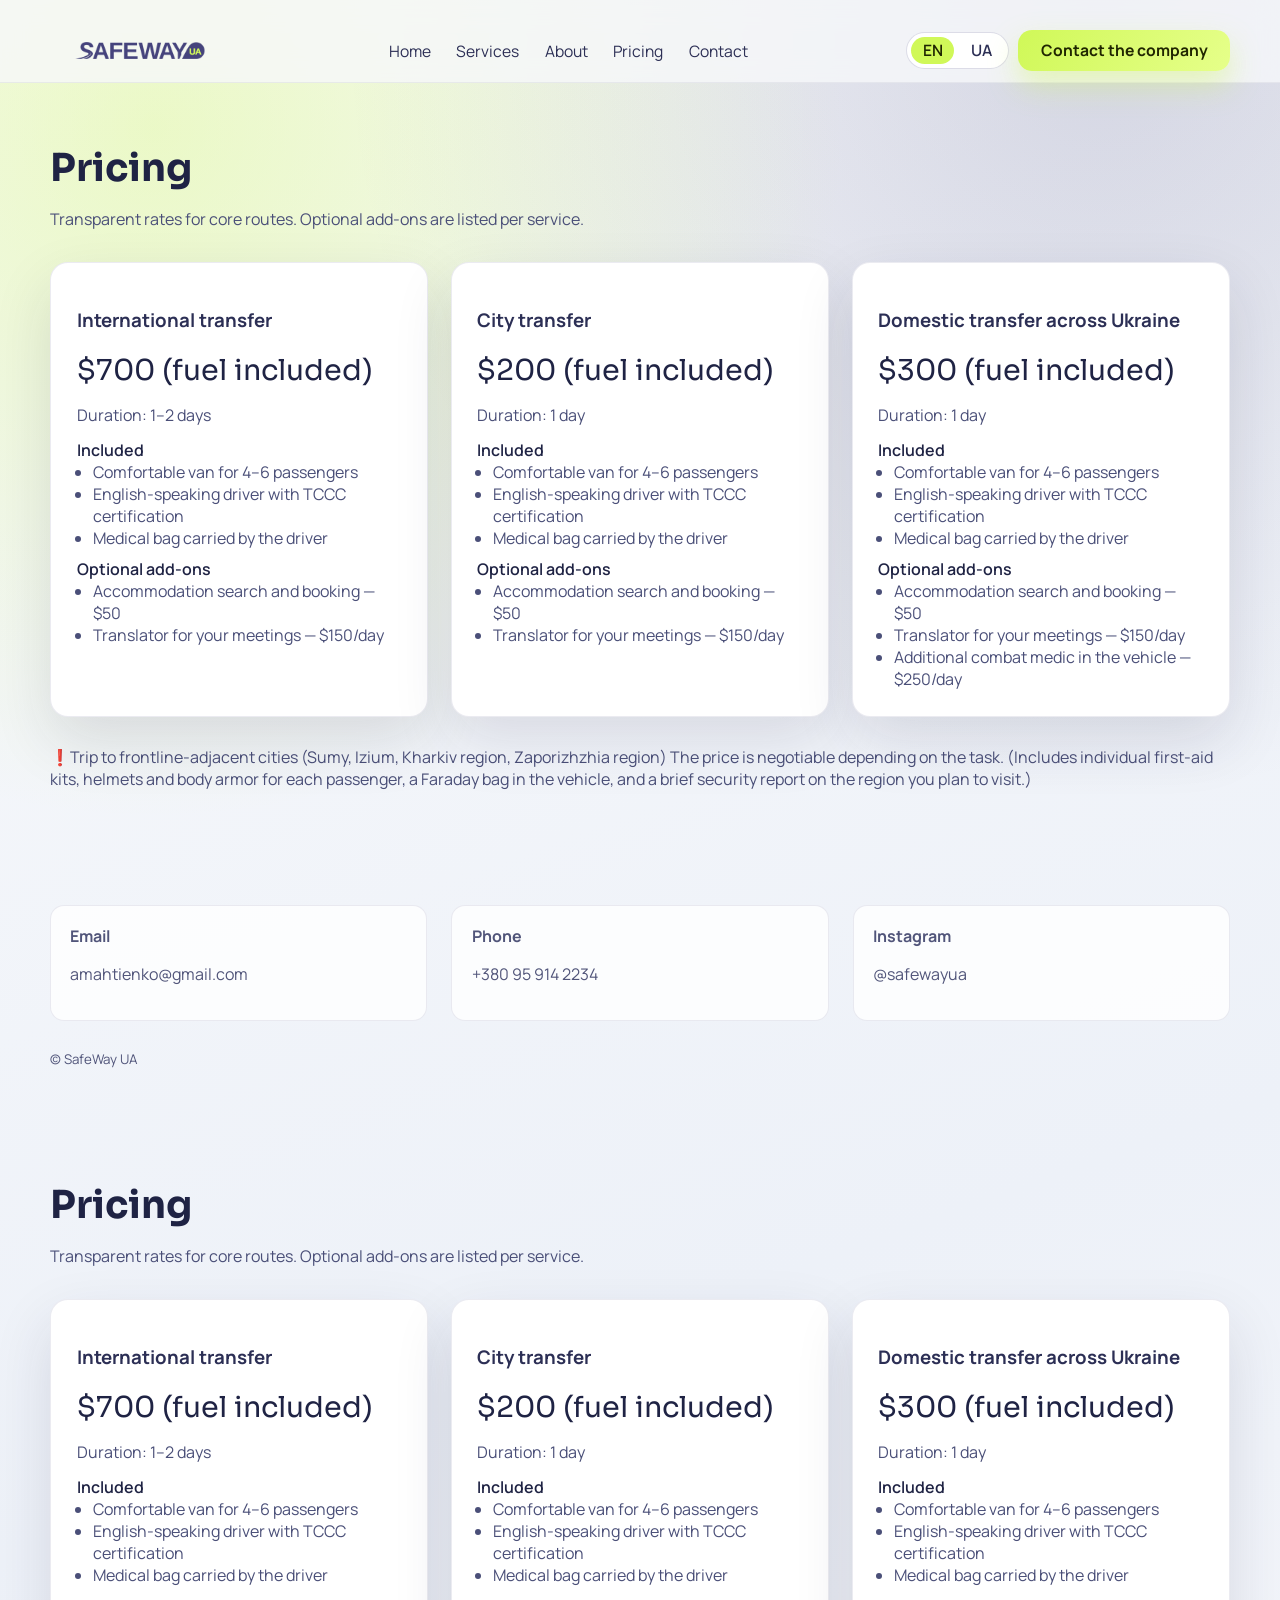
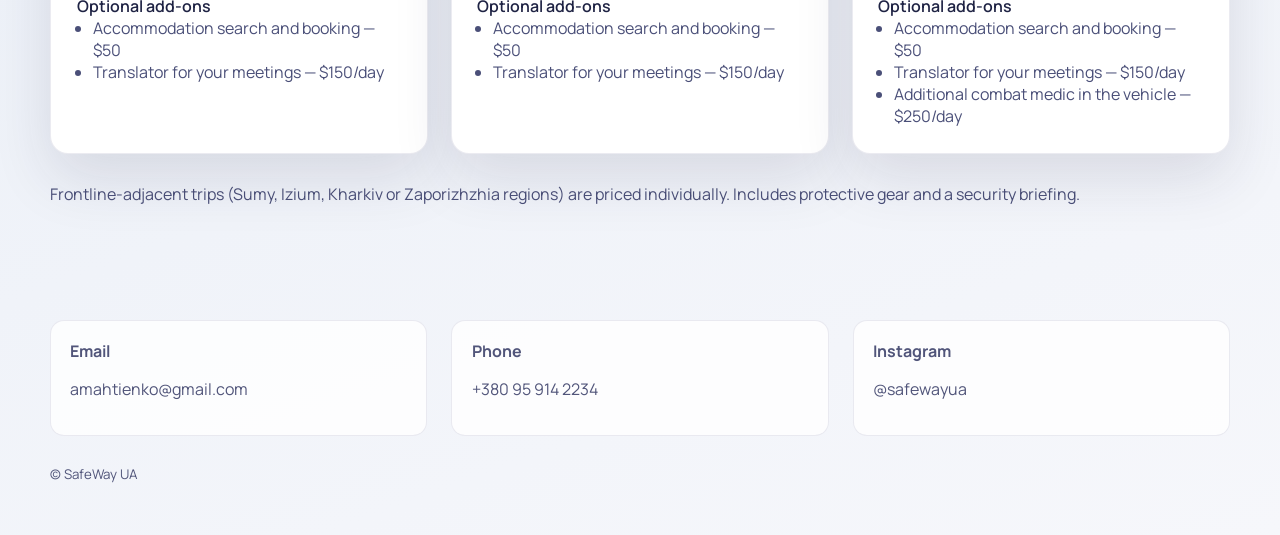
==== commit 94425d41: "Update pricing.html" ====
--- a/pricing.html
+++ b/pricing.html
@@ -3,7 +3,7 @@
   <head>
     <meta charset="UTF-8" />
     <meta name="viewport" content="width=device-width, initial-scale=1.0" />
-    <title>SafeWay UA Pricing</title>
+    <title>SafeWayUA Pricing</title>
     <link rel="preconnect" href="https://fonts.googleapis.com" />
     <link rel="preconnect" href="https://fonts.gstatic.com" crossorigin />
     <link
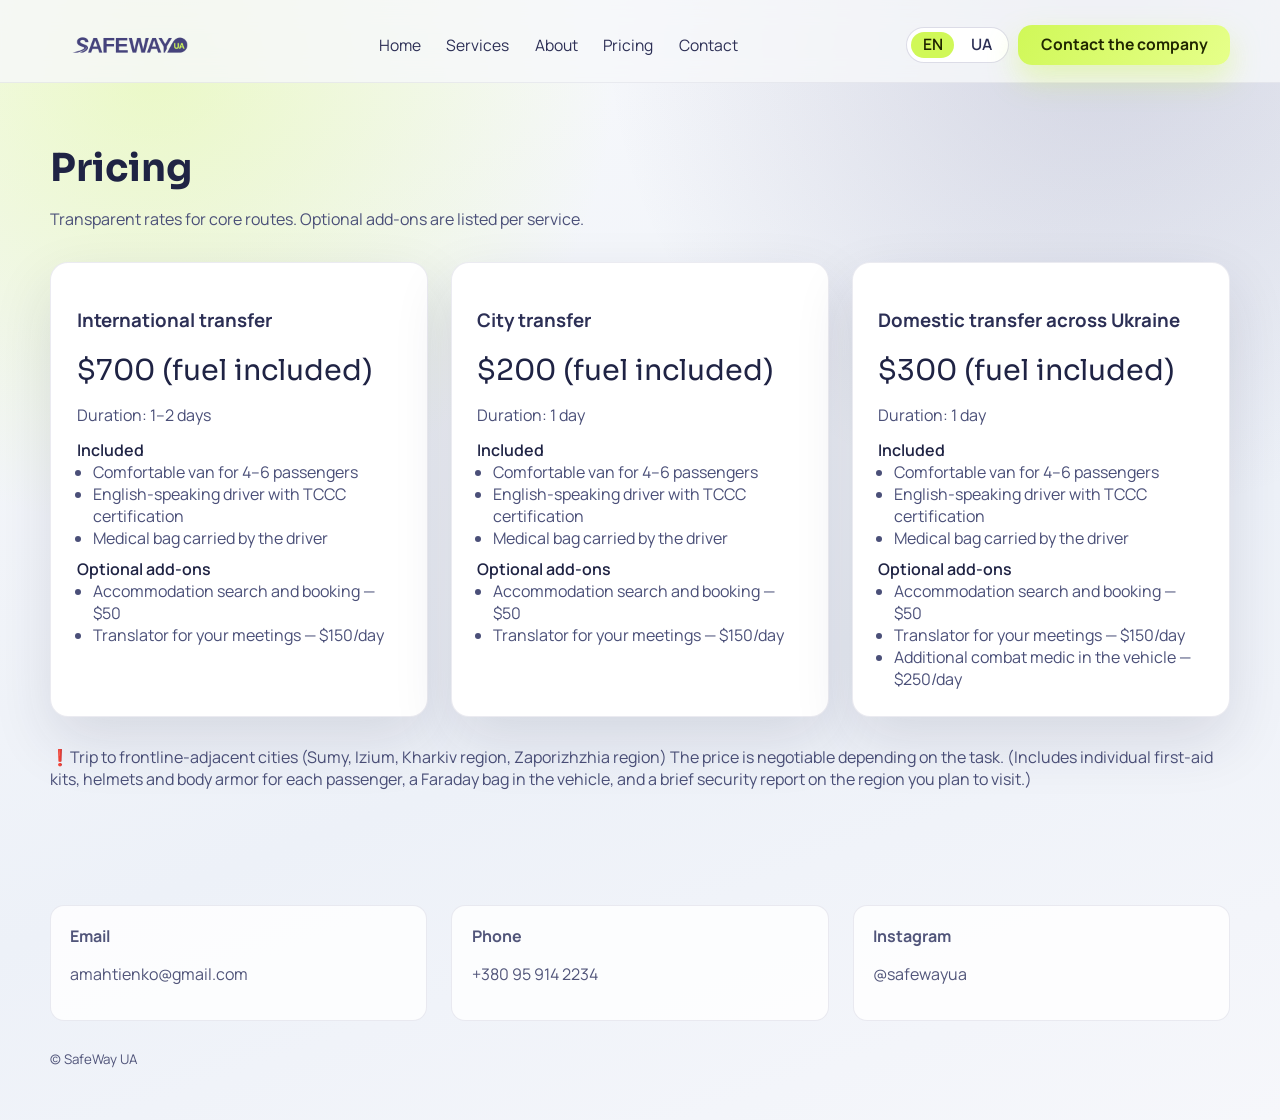
==== commit 4a803bf4: "Update pricing.html" ====
--- a/pricing.html
+++ b/pricing.html
@@ -3,7 +3,7 @@
   <head>
     <meta charset="UTF-8" />
     <meta name="viewport" content="width=device-width, initial-scale=1.0" />
-    <title>SafeWayUA Pricing</title>
+    <title>SafeWay UA Pricing</title>
     <link rel="preconnect" href="https://fonts.googleapis.com" />
     <link rel="preconnect" href="https://fonts.gstatic.com" crossorigin />
     <link
@@ -17,7 +17,7 @@
     <header>
       <div class="container nav">
         <a class="logo" href="./index.html">
-          <img src="./assets/logo_2.png" alt="SafeWay UA" />
+          <img src="./assets/logo_2.png" alt="SafeWayUA" />
         </a>
         <nav class="nav-links">
           <a href="./index.html" data-i18n="nav_home">Home</a>
@@ -150,118 +150,4 @@
 
     <script src="./app.js"></script>
   </body>
-</html>    </header>
-
-    <main>
-      <section class="section">
-        <div class="container">
-          <h2 data-i18n="pricing_title">Pricing</h2>
-          <p class="lead" data-i18n="pricing_lead">
-            Transparent rates for core routes. Optional add‑ons are listed per service.
-          </p>
-          <div class="price-grid">
-            <div class="price-card">
-              <h3 data-i18n="price_card_1">International transfer</h3>
-              <div class="price-tag" data-i18n="price1_price">$700 (fuel included)</div>
-              <p class="price-duration" data-i18n="price1_duration">Duration: 1–2 days</p>
-              <span class="price-label" data-i18n="price_included_label">Included</span>
-              <ul>
-                <li data-i18n="price1_li1">Comfortable van for 4–6 passengers</li>
-                <li data-i18n="price1_li2">English‑speaking driver with TCCC certification</li>
-                <li data-i18n="price1_li3">Medical bag carried by the driver</li>
-              </ul>
-              <span class="price-label" data-i18n="price_optional_label">Optional add‑ons</span>
-              <ul>
-                <li data-i18n="price1_opt1">Accommodation search and booking — $50</li>
-                <li data-i18n="price1_opt2">Translator for your meetings — $150/day</li>
-              </ul>
-            </div>
-
-            <div class="price-card">
-              <h3 data-i18n="price_card_2">City transfer</h3>
-              <div class="price-tag" data-i18n="price2_price">$200 (fuel included)</div>
-              <p class="price-duration" data-i18n="price2_duration">Duration: 1 day</p>
-              <span class="price-label" data-i18n="price_included_label">Included</span>
-              <ul>
-                <li data-i18n="price2_li1">Comfortable van for 4–6 passengers</li>
-                <li data-i18n="price2_li2">English‑speaking driver with TCCC certification</li>
-                <li data-i18n="price2_li3">Medical bag carried by the driver</li>
-              </ul>
-              <span class="price-label" data-i18n="price_optional_label">Optional add‑ons</span>
-              <ul>
-                <li data-i18n="price2_opt1">Accommodation search and booking — $50</li>
-                <li data-i18n="price2_opt2">Translator for your meetings — $150/day</li>
-              </ul>
-            </div>
-
-            <div class="price-card">
-              <h3 data-i18n="price_card_3">Domestic transfer across Ukraine</h3> 
-              <div class="price-tag" data-i18n="price3_price">$300 (fuel included)</div>
-              <p class="price-duration" data-i18n="price3_duration">Duration: 1 day</p>
-              <span class="price-label" data-i18n="price_included_label">Included</span>
-              <ul>
-                <li data-i18n="price3_li1">Comfortable van for 4–6 passengers</li>
-                <li data-i18n="price3_li2">English‑speaking driver with TCCC certification</li>
-                <li data-i18n="price3_li3">Medical bag carried by the driver</li>
-              </ul>
-              <span class="price-label" data-i18n="price_optional_label">Optional add‑ons</span>
-              <ul>
-                <li data-i18n="price3_opt1">Accommodation search and booking — $50</li>
-                <li data-i18n="price3_opt2">Translator for your meetings — $150/day</li>
-                <li data-i18n="price3_opt3">Additional combat medic in the vehicle — $250/day</li>
-              </ul>
-            </div>
-          </div>
-          <p class="price-note" style="margin-top: 1.8rem;" data-i18n="pricing_note">
-            Frontline‑adjacent trips (Sumy, Izium, Kharkiv or Zaporizhzhia regions) are priced individually. Includes
-            protective gear and a security briefing.
-          </p>
-        </div>
-      </section>
-    </main>
-
-    <footer>
-      <div class="container footer-grid">
-        <div class="footer-card">
-          <strong data-i18n="footer_email_label">Email</strong>
-          <p data-i18n="footer_email_text">amahtienko@gmail.com</p>
-        </div>
-        <div class="footer-card">
-          <strong data-i18n="footer_phone_label">Phone</strong>
-          <p data-i18n="footer_phone_text">+380 95 914 2234</p>
-        </div>
-        <div class="footer-card">
-          <strong data-i18n="footer_follow_label">Instagram</strong>
-          <p>
-            <a href="https://www.instagram.com/safewayua" target="_blank" rel="noreferrer" data-i18n="footer_follow_text">
-              @safewayua
-            </a>
-          </p>
-        </div>
-      </div>
-      <div class="container" style="margin-top: 1.6rem;">
-        <small>© <span data-year></span> SafeWay UA</small>
-      </div>
-    </footer>
-
-    <div class="modal" aria-hidden="true">
-      <div class="modal-card">
-        <h3 data-i18n="modal_title">Choose a channel</h3>
-        <p data-i18n="modal_text">Message SafeWay UA via Telegram or WhatsApp.</p>
-        <div class="modal-actions">
-          <a data-telegram href="https://t.me/USERNAME" target="_blank" rel="noreferrer" data-i18n="modal_telegram">
-            Telegram
-          </a>
-          <a data-whatsapp href="https://wa.me/000000000000" target="_blank" rel="noreferrer" data-i18n="modal_whatsapp">
-            WhatsApp
-          </a>
-        </div>
-        <div style="margin-top: 1.2rem; text-align: right;">
-          <button class="btn btn-outline" data-close-modal data-i18n="modal_close">Close</button>
-        </div>
-      </div>
-    </div>
-
-    <script src="./app.js"></script>
-  </body>
 </html>
--- a/styles.css
+++ b/styles.css
@@ -616,578 +616,4 @@
   display: flex;
   justify-content: flex-end;
   align-items: flex-start;
-}  display: block;
-}
-
-body::before {
-  content: "";
-  position: fixed;
-  inset: 0;
-  background: 
-    radial-gradient(circle at 10% 20%, rgba(208, 248, 88, 0.12), transparent 35%),
-    radial-gradient(circle at 90% 15%, rgba(64, 64, 120, 0.12), transparent 30%),
-    repeating-linear-gradient(120deg, rgba(64, 64, 120, 0.05) 0 1px, transparent 1px 60px);
-  pointer-events: none;
-  z-index: -1;
-}
-
-.container {
-  width: min(1180px, calc(100% - 2.5rem));
-  margin-inline: auto;
-}
-
-header {
-  position: sticky;
-  top: 0;
-  z-index: 20;
-  backdrop-filter: blur(14px);
-  background: rgba(247, 248, 251, 0.8);
-  border-bottom: 1px solid rgba(64, 64, 120, 0.08);
-}
-
-
-.nav {
-  height: 82px;
-  display: grid;
-  grid-template-columns: auto 1fr auto;
-  align-items: center;
-  gap: 1rem;
-}
-
-
-
-.logo {
-  display: flex;
-  align-items: start;
-  gap: 0;
-  font-family: "Sora", sans-serif;
-  font-weight: 700;
-  letter-spacing: 0.02em;
-}
-
-.logo img {
-  width: 180px;
-  height: auto;
-  object-fit: contain;
-}
-
-.nav-links {
-  display: flex;
-  align-items: center;
-  justify-content: center;
-  justify-self: center;
-  gap: 1.6rem;
-  font-size: 0.98rem;
-}
-
-
-
-
-
-.nav-actions {
-  display: flex;
-  align-items: center;
-  gap: 0.6rem;
-  justify-self: end;
-  height: 100%;
-}
-
-
-
-.lang-toggle {
-  display: flex;
-  gap: 0.4rem;
-  border: 1px solid var(--line);
-  padding: 0.25rem;
-  border-radius: 999px;
-  background: #fff;
-}
-
-.lang-toggle button {
-  border: 0;
-  padding: 0.35rem 0.7rem;
-  border-radius: 999px;
-  background: transparent;
-  font-weight: 600;
-  color: var(--ink);
-  cursor: pointer;
-}
-
-.lang-toggle button.active {
-  background: var(--accent);
-  color: #1e2400;
-}
-
-button,
-.btn {
-  border: 0;
-  cursor: pointer;
-  border-radius: 14px;
-  padding: 0.78rem 1.4rem;
-  font-family: inherit;
-  font-weight: 700;
-  font-size: 0.98rem;
-  line-height: 1;
-  transition: transform 0.15s ease, box-shadow 0.2s ease, background 0.2s ease, border-color 0.2s ease;
-}
-
-.btn-primary {
-  color: #202600;
-  background: linear-gradient(120deg, #d0f858 0%, #e6ff8a 100%);
-  box-shadow: 0 14px 30px rgba(208, 248, 88, 0.4);
-}
-
-.btn-primary:hover {
-  transform: translateY(-1px);
-  box-shadow: 0 18px 36px rgba(208, 248, 88, 0.5);
-}
-
-.btn-outline {
-  color: var(--ink-strong);
-  border: 1px solid rgba(64, 64, 120, 0.18);
-  background: rgba(255, 255, 255, 0.9);
-  box-shadow: 0 10px 24px rgba(32, 36, 66, 0.08);
-}
-
-.btn-outline:hover {
-  transform: translateY(-1px);
-  border-color: rgba(64, 64, 120, 0.32);
-}
-
-.hero {
-  padding: 4.8rem 0 3.8rem;
-}
-
-.hero-grid {
-  display: grid;
-  grid-template-columns: repeat(2, minmax(0, 1fr));
-  gap: 2.8rem;
-  align-items: start;
-}
-
-.hero h1 {
-  font-family: "Sora", sans-serif;
-  font-size: clamp(2.3rem, 4vw, 3.9rem);
-  line-height: 1.05;
-  margin: 0 0 1rem;
-  color: var(--ink-strong);
-}
-
-.hero p {
-  font-size: 1.1rem;
-  color: #4a4f78;
-  margin: 0 0 1.6rem;
-}
-
-
-.hero-card {
-  background: var(--card);
-  border-radius: var(--radius);
-  padding: 1.6rem;
-  box-shadow: var(--shadow);
-  border: 1px solid rgba(64, 64, 120, 0.1);
-  display: flex;
-  flex-direction: column;
-  align-items: flex-start;
-  text-align: left;
-}
-
-.hero-card img {
-  width: 100%;
-  height: auto;
-  border-radius: 16px;
-  margin-bottom: 1.2rem;
-}
-
-
-.hero-card h3 {
-  margin: 0 0 0.6rem;
-  font-family: "Sora", sans-serif;
-}
-
-.hero-actions {
-  display: flex;
-  gap: 0.9rem;
-  flex-wrap: wrap;
-  align-items: start;
-  margin-bottom: 2.2rem;
-}
-
-.hero-meta {
-  margin-top: 2rem;
-  display: grid;
-  grid-template-columns: repeat(3, minmax(0, 1fr));
-  gap: 1rem;
-}
-
-.hero-meta .meta {
-  background: rgba(255, 255, 255, 0.72);
-  border: 1px solid rgba(64, 64, 120, 0.12);
-  border-radius: 16px;
-  padding: 1rem;
-  box-shadow: 0 14px 30px rgba(64, 64, 120, 0.08);
-}
-
-.section {
-  padding: 3.8rem 0;
-}
-
-.section h2 {
-  font-family: "Sora", sans-serif;
-  font-size: clamp(1.8rem, 3vw, 2.6rem);
-  margin: 0 0 1rem;
-  color: var(--ink-strong);
-}
-
-.section p.lead {
-  max-width: 720px;
-  color: #4a4f78;
-}
-
-.cards {
-  display: grid;
-  grid-template-columns: repeat(3, minmax(0, 1fr));
-  gap: 1.4rem;
-  margin-top: 2rem;
-}
-
-.card {
-  background: var(--card);
-  border-radius: var(--radius);
-  padding: 1.6rem;
-  border: 1px solid rgba(64, 64, 120, 0.1);
-  box-shadow: var(--shadow);
-  transition: transform 0.2s ease, box-shadow 0.2s ease, border-color 0.2s ease;
-}
-
-.card:hover {
-  transform: translateY(-4px);
-  box-shadow: 0 28px 70px rgba(32, 36, 66, 0.16);
-  border-color: rgba(64, 64, 120, 0.2);
-}
-
-.card h3 {
-  font-family: "Sora", sans-serif;
-  margin: 0 0 0.5rem;
-}
-
-.card p {
-  color: #4a4f78;
-  margin: 0;
-}
-
-.split {
-  display: grid;
-  grid-template-columns: repeat(2, minmax(0, 1fr));
-  gap: 2.4rem;
-  align-items: start; 
-}
-
-.list {
-  display: grid;
-  gap: 0.75rem;
-}
-
-.list-item {
-  display: flex;
-  align-items: flex-start;
-  gap: 0.6rem;
-  padding: 0.7rem 0.9rem;
-  background: rgba(255, 255, 255, 0.7);
-  border-radius: 14px;
-  border: 1px solid rgba(64, 64, 120, 0.12);
-}
-
-.badge {
-  font-size: 0.78rem;
-  text-transform: uppercase;
-  letter-spacing: 0.12em;
-  background: rgba(64, 64, 120, 0.1);
-  padding: 0.4rem 0.7rem;
-  border-radius: 999px;
-  display: inline-flex;
-  align-items: start;
-  gap: 0.35rem;
-}
-
-.banner {
-  background: var(--card);
-  border-radius: calc(var(--radius) + 6px);
-  padding: 2rem;
-  border: 1px solid rgba(64, 64, 120, 0.12);
-  box-shadow: var(--shadow);
-  display: grid;
-  grid-template-columns: repeat(2, minmax(0, 1fr));
-  gap: 1.6rem;
-}
-
-.banner h3 {
-  margin: 0 0 0.4rem;
-  font-family: "Sora", sans-serif;
-}
-
-.rich p {
-  margin: 0 0 0.9rem;
-  color: #4a4f78;
-  line-height: 1.6;
-}
-
-p.rich {
-  margin: 0 0 1.4rem;
-  color: #4a4f78;
-  line-height: 1.6;
-}
-
-.rich strong {
-  color: var(--ink-strong);
-}
-
-.rich-list {
-  margin: 0.6rem 0 1rem;
-  padding-left: 1.1rem;
-  color: #4a4f78;
-  display: grid;
-  gap: 0.6rem;
-  line-height: 1.5;
-}
-
-.rich-note {
-  margin-top: 1.6rem;
-  padding: 1rem 1.1rem;
-  border-radius: 14px;
-  border: 1px solid rgba(64, 64, 120, 0.14);
-  background: rgba(255, 255, 255, 0.78);
-  color: #4a4f78;
-}
-
-footer {
-  padding: 2.6rem 0 3.2rem;
-  color: #51557a;
-}
-
-.footer-grid {
-  display: grid;
-  grid-template-columns: repeat(3, minmax(0, 1fr));
-  gap: 1.5rem;
-}
-
-.footer-card {
-  padding: 1.2rem;
-  border-radius: 14px;
-  border: 1px solid rgba(64, 64, 120, 0.1);
-  background: rgba(255, 255, 255, 0.8);
-}
-
-.modal {
-  position: fixed;
-  inset: 0;
-  background: rgba(16, 18, 36, 0.42);
-  display: none;
-  align-items: start;
-  justify-content: center;
-  padding: 1.5rem;
-  z-index: 40;
-}
-
-.modal.active {
-  display: flex;
-}
-
-.modal-card {
-  background: #fff;
-  border-radius: 20px;
-  padding: 1.6rem;
-  max-width: 420px;
-  width: 100%;
-  box-shadow: var(--shadow);
-}
-
-.modal-card h3 {
-  margin-top: 0;
-  font-family: "Sora", sans-serif;
-}
-
-.modal-actions {
-  display: grid;
-  gap: 0.8rem;
-  margin-top: 1.1rem;
-}
-
-.modal-actions a {
-  padding: 0.9rem 1rem;
-  border-radius: 12px;
-  border: 1px solid rgba(64, 64, 120, 0.18);
-  background: #f9fafc;
-  font-weight: 600;
-  display: flex;
-  align-items: start;
-  justify-content: space-between;
-}
-
-.price-grid {
-  display: grid;
-  grid-template-columns: repeat(3, minmax(0, 1fr));
-  gap: 1.4rem;
-  margin-top: 2rem;
-}
-
-.price-card {
-  background: var(--card);
-  border-radius: var(--radius);
-  padding: 1.6rem;
-  border: 1px solid rgba(64, 64, 120, 0.1);
-  box-shadow: var(--shadow);
-  position: relative;
-  overflow: hidden;
-  transition: transform 0.2s ease, box-shadow 0.2s ease, border-color 0.2s ease;
-}
-
-.price-card:hover {
-  transform: translateY(-4px);
-  box-shadow: 0 28px 70px rgba(32, 36, 66, 0.16);
-  border-color: rgba(64, 64, 120, 0.2);
-}
-
-.price-card .price-tag {
-  font-size: 1.8rem;
-  font-family: "Sora", sans-serif;
-  margin: 0.6rem 0 1rem;
-  color: var(--ink-strong);
-}
-
-.price-duration {
-  margin: 0 0 0.8rem;
-  color: #4a4f78;
-}
-
-.price-label {
-  display: block;
-  margin-top: 0.6rem;
-  font-weight: 600;
-  color: var(--ink-strong);
-}
-
-.price-note {
-  margin: 0.4rem 0 0.8rem;
-  color: #4a4f78;
-}
-
-.price-card ul {
-  margin: 0;
-  padding-left: 1rem;
-  color: #4a4f78;
-}
-
-
-.reveal {
-  opacity: 0;
-  transform: translateY(18px) scale(0.98);
-  transition: opacity 0.6s ease, transform 0.6s ease;
-  will-change: opacity, transform;
-}
-
-.reveal.is-visible {
-  opacity: 1;
-  transform: translateY(0) scale(1);
-}
-
-@media (prefers-reduced-motion: reduce) {
-  .reveal {
-    opacity: 1;
-    transform: none;
-    transition: none;
-  }
-}
-
-@media (max-width: 980px) {
-  .hero-grid,
-  .split,
-  .banner,
-  .footer-grid {
-    grid-template-columns: 1fr;
-  }
-
-  .cards,
-  .price-grid {
-    grid-template-columns: repeat(2, minmax(0, 1fr));
-  }
-
-  .hero-meta {
-    grid-template-columns: 1fr;
-  }
-
-  .nav-links {
-  display: flex;
-  align-items: center;
-  justify-content: center;
-  justify-self: center;
-  gap: 1.6rem;
-  font-size: 0.98rem;
-}
-
-
-
-
-}
-
-@media (max-width: 680px) {
-  .cards,
-  .price-grid {
-    grid-template-columns: 1fr;
-  }
-
-  .nav {
-  height: 82px;
-  display: grid;
-  grid-template-columns: auto 1fr auto;
-  align-items: center;
-  gap: 1rem;
-}
-
-
-}
-
-.hero-title-animate {
-  opacity: 0;
-  transform: translateY(12px);
-  animation: heroTitleIn 0.7s ease forwards;
-}
-
-@keyframes heroTitleIn {
-  to {
-    opacity: 1;
-    transform: translateY(0);
-  }
-}
-
-
-
-@media (max-width: 720px) {
-  header {
-  position: sticky;
-  top: 0;
-  z-index: 20;
-  backdrop-filter: blur(14px);
-  background: rgba(247, 248, 251, 0.8);
-  border-bottom: 1px solid rgba(64, 64, 120, 0.08);
-}
-
-}
-#mission h2 {
-  margin-top: -1.0rem;
-}
-
-#mission.section {
-  padding-top: 2.6rem;
-}
-
-
-#about .list-item[data-i18n="mission_close"] {
-  margin-top: 0.2rem;
-}
-
-.hero-visual {
-  display: flex;
-  justify-content: flex-end;
-  align-items: flex-start;
-}
+}
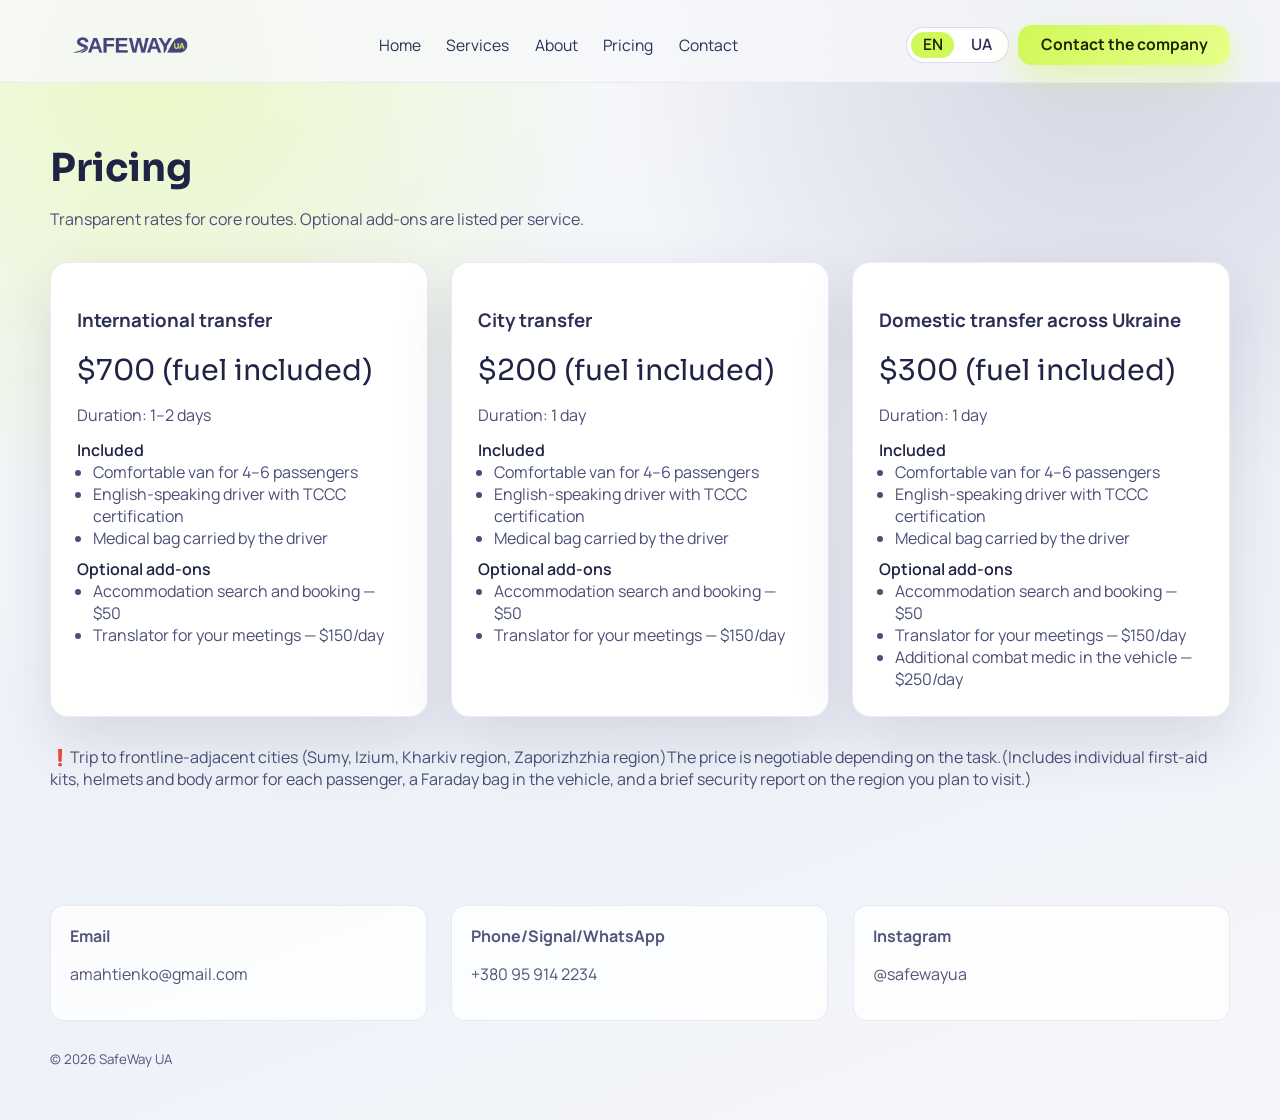
==== commit 41810a81: "Update pricing.html" ====
--- a/pricing.html
+++ b/pricing.html
@@ -17,7 +17,7 @@
     <header>
       <div class="container nav">
         <a class="logo" href="./index.html">
-          <img src="./assets/logo_2.png" alt="SafeWayUA" />
+          <img src="./assets/logo_2.png" alt="SafeWay UA" />
         </a>
         <nav class="nav-links">
           <a href="./index.html" data-i18n="nav_home">Home</a>
@@ -50,7 +50,7 @@
               <p class="price-duration" data-i18n="price1_duration">Duration: 1–2 days</p>
               <span class="price-label" data-i18n="price_included_label">Included</span>
               <ul>
-                <li data-i18n="price1_li1">Comfortable van for 4–6 passengers</li>
+                <li data-i18n="price1_li1">Comfortable van for 4–7 passengers</li>
                 <li data-i18n="price1_li2">English‑speaking driver with TCCC certification</li>
                 <li data-i18n="price1_li3">Medical bag carried by the driver</li>
               </ul>
@@ -67,7 +67,7 @@
               <p class="price-duration" data-i18n="price2_duration">Duration: 1 day</p>
               <span class="price-label" data-i18n="price_included_label">Included</span>
               <ul>
-                <li data-i18n="price2_li1">Comfortable van for 4–6 passengers</li>
+                <li data-i18n="price2_li1">Comfortable van for 4–7 passengers</li>
                 <li data-i18n="price2_li2">English‑speaking driver with TCCC certification</li>
                 <li data-i18n="price2_li3">Medical bag carried by the driver</li>
               </ul>
@@ -84,7 +84,7 @@
               <p class="price-duration" data-i18n="price3_duration">Duration: 1 day</p>
               <span class="price-label" data-i18n="price_included_label">Included</span>
               <ul>
-                <li data-i18n="price3_li1">Comfortable van for 4–6 passengers</li>
+                <li data-i18n="price3_li1">Comfortable van for 4–7 passengers</li>
                 <li data-i18n="price3_li2">English‑speaking driver with TCCC certification</li>
                 <li data-i18n="price3_li3">Medical bag carried by the driver</li>
               </ul>
